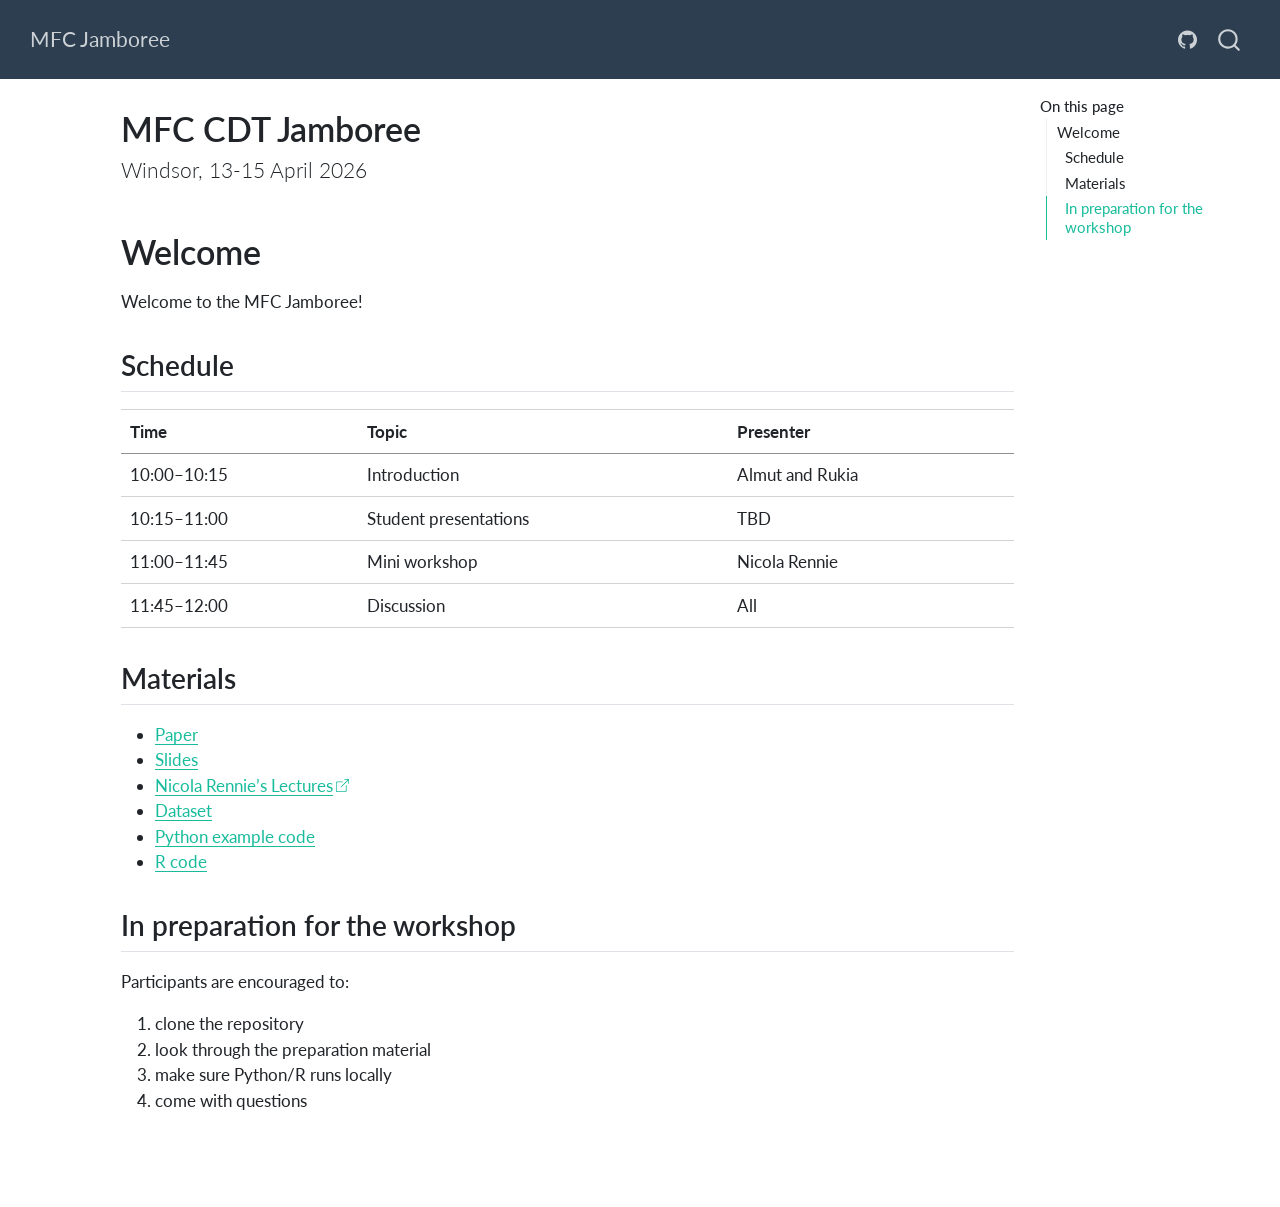
==== docs/index.html @ 365f1bf4 "update website" ====
<!DOCTYPE html>
<html xmlns="http://www.w3.org/1999/xhtml" lang="en" xml:lang="en"><head>

<meta charset="utf-8">
<meta name="generator" content="quarto-1.7.32">

<meta name="viewport" content="width=device-width, initial-scale=1.0, user-scalable=yes">


<title>MFC CDT Jamboree – MFC Jamboree</title>
<style>
code{white-space: pre-wrap;}
span.smallcaps{font-variant: small-caps;}
div.columns{display: flex; gap: min(4vw, 1.5em);}
div.column{flex: auto; overflow-x: auto;}
div.hanging-indent{margin-left: 1.5em; text-indent: -1.5em;}
ul.task-list{list-style: none;}
ul.task-list li input[type="checkbox"] {
  width: 0.8em;
  margin: 0 0.8em 0.2em -1em; /* quarto-specific, see https://github.com/quarto-dev/quarto-cli/issues/4556 */ 
  vertical-align: middle;
}
</style>


<script src="site_libs/quarto-nav/quarto-nav.js"></script>
<script src="site_libs/quarto-nav/headroom.min.js"></script>
<script src="site_libs/clipboard/clipboard.min.js"></script>
<script src="site_libs/quarto-search/autocomplete.umd.js"></script>
<script src="site_libs/quarto-search/fuse.min.js"></script>
<script src="site_libs/quarto-search/quarto-search.js"></script>
<meta name="quarto:offset" content="./">
<script src="site_libs/quarto-html/quarto.js" type="module"></script>
<script src="site_libs/quarto-html/tabsets/tabsets.js" type="module"></script>
<script src="site_libs/quarto-html/popper.min.js"></script>
<script src="site_libs/quarto-html/tippy.umd.min.js"></script>
<script src="site_libs/quarto-html/anchor.min.js"></script>
<link href="site_libs/quarto-html/tippy.css" rel="stylesheet">
<link href="site_libs/quarto-html/quarto-syntax-highlighting-234273d1456647dabc34a594ac50e507.css" rel="stylesheet" id="quarto-text-highlighting-styles">
<script src="site_libs/bootstrap/bootstrap.min.js"></script>
<link href="site_libs/bootstrap/bootstrap-icons.css" rel="stylesheet">
<link href="site_libs/bootstrap/bootstrap-f9c71704b828225d8dbca6d4b20b7ea4.min.css" rel="stylesheet" append-hash="true" id="quarto-bootstrap" data-mode="light">
<script id="quarto-search-options" type="application/json">{
  "location": "navbar",
  "copy-button": false,
  "collapse-after": 3,
  "panel-placement": "end",
  "type": "overlay",
  "limit": 50,
  "keyboard-shortcut": [
    "f",
    "/",
    "s"
  ],
  "show-item-context": false,
  "language": {
    "search-no-results-text": "No results",
    "search-matching-documents-text": "matching documents",
    "search-copy-link-title": "Copy link to search",
    "search-hide-matches-text": "Hide additional matches",
    "search-more-match-text": "more match in this document",
    "search-more-matches-text": "more matches in this document",
    "search-clear-button-title": "Clear",
    "search-text-placeholder": "",
    "search-detached-cancel-button-title": "Cancel",
    "search-submit-button-title": "Submit",
    "search-label": "Search"
  }
}</script>
<style>html{ scroll-behavior: smooth; }</style>


</head>

<body class="nav-fixed quarto-light">

<div id="quarto-search-results"></div>
  <header id="quarto-header" class="headroom fixed-top">
    <nav class="navbar navbar-expand-lg " data-bs-theme="dark">
      <div class="navbar-container container-fluid">
      <div class="navbar-brand-container mx-auto">
    <a class="navbar-brand" href="./index.html">
    <span class="navbar-title">MFC Jamboree</span>
    </a>
  </div>
            <div id="quarto-search" class="" title="Search"></div>
          <button class="navbar-toggler" type="button" data-bs-toggle="collapse" data-bs-target="#navbarCollapse" aria-controls="navbarCollapse" role="menu" aria-expanded="false" aria-label="Toggle navigation" onclick="if (window.quartoToggleHeadroom) { window.quartoToggleHeadroom(); }">
  <span class="navbar-toggler-icon"></span>
</button>
          <div class="collapse navbar-collapse" id="navbarCollapse">
            <ul class="navbar-nav navbar-nav-scroll ms-auto">
  <li class="nav-item compact">
    <a class="nav-link" href="https://github.com/YOUR-USERNAME/YOUR-REPO"> <i class="bi bi-github" role="img">
</i> 
<span class="menu-text"></span></a>
  </li>  
</ul>
          </div> <!-- /navcollapse -->
            <div class="quarto-navbar-tools">
</div>
      </div> <!-- /container-fluid -->
    </nav>
</header>
<!-- content -->
<div id="quarto-content" class="quarto-container page-columns page-rows-contents page-layout-article page-navbar">
<!-- sidebar -->
<!-- margin-sidebar -->
    <div id="quarto-margin-sidebar" class="sidebar margin-sidebar">
        <nav id="TOC" role="doc-toc" class="toc-active">
    <h2 id="toc-title">On this page</h2>
   
  <ul class="collapse">
  <li><a href="#welcome" id="toc-welcome" class="nav-link active" data-scroll-target="#welcome">Welcome</a>
  <ul class="collapse">
  <li><a href="#schedule" id="toc-schedule" class="nav-link" data-scroll-target="#schedule">Schedule</a></li>
  <li><a href="#materials" id="toc-materials" class="nav-link" data-scroll-target="#materials">Materials</a></li>
  <li><a href="#in-preparation-for-the-workshop" id="toc-in-preparation-for-the-workshop" class="nav-link" data-scroll-target="#in-preparation-for-the-workshop">In preparation for the workshop</a></li>
  </ul></li>
  </ul>
</nav>
    </div>
<!-- main -->
<main class="content" id="quarto-document-content">

<header id="title-block-header" class="quarto-title-block default">
<div class="quarto-title">
<h1 class="title">MFC CDT Jamboree</h1>
<p class="subtitle lead">Windsor, 13-15 April 2026</p>
</div>



<div class="quarto-title-meta">

    
  
    
  </div>
  


</header>


<section id="welcome" class="level1">
<h1>Welcome</h1>
<p>Welcome to the MFC Jamboree! <!-- https://crsl4.github.io/julia-workshop/ --> <!-- https://github.com/crsl4/julia-workshop/blob/main/_quarto.yml --></p>
<section id="schedule" class="level2">
<h2 class="anchored" data-anchor-id="schedule">Schedule</h2>
<table class="caption-top table">
<thead>
<tr class="header">
<th>Time</th>
<th>Topic</th>
<th>Presenter</th>
</tr>
</thead>
<tbody>
<tr class="odd">
<td>10:00–10:15</td>
<td>Introduction</td>
<td>Almut and Rukia</td>
</tr>
<tr class="even">
<td>10:15–11:00</td>
<td>Student presentations</td>
<td>TBD</td>
</tr>
<tr class="odd">
<td>11:00–11:45</td>
<td>Mini workshop</td>
<td>Nicola Rennie</td>
</tr>
<tr class="even">
<td>11:45–12:00</td>
<td>Discussion</td>
<td>All</td>
</tr>
</tbody>
</table>
</section>
<section id="materials" class="level2">
<h2 class="anchored" data-anchor-id="materials">Materials</h2>
<ul>
<li><a href="materials/sdata2017175.pdf">Paper</a></li>
<li><a href="materials/MFC_CDT_Jamboree_2026.pdf">Slides</a></li>
<li><a href="https://nrennie.rbind.io/MFC-CDT-data-viz/">Nicola Rennie’s Lectures</a></li>
<li><a href="...">Dataset</a></li>
<li><a href="example-code/read-data.py">Python example code</a></li>
<li><a href="example-code/read-data.R">R code</a></li>
</ul>
</section>
<section id="in-preparation-for-the-workshop" class="level2">
<h2 class="anchored" data-anchor-id="in-preparation-for-the-workshop">In preparation for the workshop</h2>
<p>Participants are encouraged to:</p>
<ol type="1">
<li>clone the repository<br>
</li>
<li>look through the preparation material<br>
</li>
<li>make sure Python/R runs locally<br>
</li>
<li>come with questions</li>
</ol>


</section>
</section>

</main> <!-- /main -->
<script id="quarto-html-after-body" type="application/javascript">
  window.document.addEventListener("DOMContentLoaded", function (event) {
    const icon = "";
    const anchorJS = new window.AnchorJS();
    anchorJS.options = {
      placement: 'right',
      icon: icon
    };
    anchorJS.add('.anchored');
    const isCodeAnnotation = (el) => {
      for (const clz of el.classList) {
        if (clz.startsWith('code-annotation-')) {                     
          return true;
        }
      }
      return false;
    }
    const onCopySuccess = function(e) {
      // button target
      const button = e.trigger;
      // don't keep focus
      button.blur();
      // flash "checked"
      button.classList.add('code-copy-button-checked');
      var currentTitle = button.getAttribute("title");
      button.setAttribute("title", "Copied!");
      let tooltip;
      if (window.bootstrap) {
        button.setAttribute("data-bs-toggle", "tooltip");
        button.setAttribute("data-bs-placement", "left");
        button.setAttribute("data-bs-title", "Copied!");
        tooltip = new bootstrap.Tooltip(button, 
          { trigger: "manual", 
            customClass: "code-copy-button-tooltip",
            offset: [0, -8]});
        tooltip.show();    
      }
      setTimeout(function() {
        if (tooltip) {
          tooltip.hide();
          button.removeAttribute("data-bs-title");
          button.removeAttribute("data-bs-toggle");
          button.removeAttribute("data-bs-placement");
        }
        button.setAttribute("title", currentTitle);
        button.classList.remove('code-copy-button-checked');
      }, 1000);
      // clear code selection
      e.clearSelection();
    }
    const getTextToCopy = function(trigger) {
        const codeEl = trigger.previousElementSibling.cloneNode(true);
        for (const childEl of codeEl.children) {
          if (isCodeAnnotation(childEl)) {
            childEl.remove();
          }
        }
        return codeEl.innerText;
    }
    const clipboard = new window.ClipboardJS('.code-copy-button:not([data-in-quarto-modal])', {
      text: getTextToCopy
    });
    clipboard.on('success', onCopySuccess);
    if (window.document.getElementById('quarto-embedded-source-code-modal')) {
      const clipboardModal = new window.ClipboardJS('.code-copy-button[data-in-quarto-modal]', {
        text: getTextToCopy,
        container: window.document.getElementById('quarto-embedded-source-code-modal')
      });
      clipboardModal.on('success', onCopySuccess);
    }
      var localhostRegex = new RegExp(/^(?:http|https):\/\/localhost\:?[0-9]*\//);
      var mailtoRegex = new RegExp(/^mailto:/);
        var filterRegex = new RegExp('/' + window.location.host + '/');
      var isInternal = (href) => {
          return filterRegex.test(href) || localhostRegex.test(href) || mailtoRegex.test(href);
      }
      // Inspect non-navigation links and adorn them if external
     var links = window.document.querySelectorAll('a[href]:not(.nav-link):not(.navbar-brand):not(.toc-action):not(.sidebar-link):not(.sidebar-item-toggle):not(.pagination-link):not(.no-external):not([aria-hidden]):not(.dropdown-item):not(.quarto-navigation-tool):not(.about-link)');
      for (var i=0; i<links.length; i++) {
        const link = links[i];
        if (!isInternal(link.href)) {
          // undo the damage that might have been done by quarto-nav.js in the case of
          // links that we want to consider external
          if (link.dataset.originalHref !== undefined) {
            link.href = link.dataset.originalHref;
          }
            // default icon
            link.classList.add("external");
        }
      }
    function tippyHover(el, contentFn, onTriggerFn, onUntriggerFn) {
      const config = {
        allowHTML: true,
        maxWidth: 500,
        delay: 100,
        arrow: false,
        appendTo: function(el) {
            return el.parentElement;
        },
        interactive: true,
        interactiveBorder: 10,
        theme: 'quarto',
        placement: 'bottom-start',
      };
      if (contentFn) {
        config.content = contentFn;
      }
      if (onTriggerFn) {
        config.onTrigger = onTriggerFn;
      }
      if (onUntriggerFn) {
        config.onUntrigger = onUntriggerFn;
      }
      window.tippy(el, config); 
    }
    const noterefs = window.document.querySelectorAll('a[role="doc-noteref"]');
    for (var i=0; i<noterefs.length; i++) {
      const ref = noterefs[i];
      tippyHover(ref, function() {
        // use id or data attribute instead here
        let href = ref.getAttribute('data-footnote-href') || ref.getAttribute('href');
        try { href = new URL(href).hash; } catch {}
        const id = href.replace(/^#\/?/, "");
        const note = window.document.getElementById(id);
        if (note) {
          return note.innerHTML;
        } else {
          return "";
        }
      });
    }
    const xrefs = window.document.querySelectorAll('a.quarto-xref');
    const processXRef = (id, note) => {
      // Strip column container classes
      const stripColumnClz = (el) => {
        el.classList.remove("page-full", "page-columns");
        if (el.children) {
          for (const child of el.children) {
            stripColumnClz(child);
          }
        }
      }
      stripColumnClz(note)
      if (id === null || id.startsWith('sec-')) {
        // Special case sections, only their first couple elements
        const container = document.createElement("div");
        if (note.children && note.children.length > 2) {
          container.appendChild(note.children[0].cloneNode(true));
          for (let i = 1; i < note.children.length; i++) {
            const child = note.children[i];
            if (child.tagName === "P" && child.innerText === "") {
              continue;
            } else {
              container.appendChild(child.cloneNode(true));
              break;
            }
          }
          if (window.Quarto?.typesetMath) {
            window.Quarto.typesetMath(container);
          }
          return container.innerHTML
        } else {
          if (window.Quarto?.typesetMath) {
            window.Quarto.typesetMath(note);
          }
          return note.innerHTML;
        }
      } else {
        // Remove any anchor links if they are present
        const anchorLink = note.querySelector('a.anchorjs-link');
        if (anchorLink) {
          anchorLink.remove();
        }
        if (window.Quarto?.typesetMath) {
          window.Quarto.typesetMath(note);
        }
        if (note.classList.contains("callout")) {
          return note.outerHTML;
        } else {
          return note.innerHTML;
        }
      }
    }
    for (var i=0; i<xrefs.length; i++) {
      const xref = xrefs[i];
      tippyHover(xref, undefined, function(instance) {
        instance.disable();
        let url = xref.getAttribute('href');
        let hash = undefined; 
        if (url.startsWith('#')) {
          hash = url;
        } else {
          try { hash = new URL(url).hash; } catch {}
        }
        if (hash) {
          const id = hash.replace(/^#\/?/, "");
          const note = window.document.getElementById(id);
          if (note !== null) {
            try {
              const html = processXRef(id, note.cloneNode(true));
              instance.setContent(html);
            } finally {
              instance.enable();
              instance.show();
            }
          } else {
            // See if we can fetch this
            fetch(url.split('#')[0])
            .then(res => res.text())
            .then(html => {
              const parser = new DOMParser();
              const htmlDoc = parser.parseFromString(html, "text/html");
              const note = htmlDoc.getElementById(id);
              if (note !== null) {
                const html = processXRef(id, note);
                instance.setContent(html);
              } 
            }).finally(() => {
              instance.enable();
              instance.show();
            });
          }
        } else {
          // See if we can fetch a full url (with no hash to target)
          // This is a special case and we should probably do some content thinning / targeting
          fetch(url)
          .then(res => res.text())
          .then(html => {
            const parser = new DOMParser();
            const htmlDoc = parser.parseFromString(html, "text/html");
            const note = htmlDoc.querySelector('main.content');
            if (note !== null) {
              // This should only happen for chapter cross references
              // (since there is no id in the URL)
              // remove the first header
              if (note.children.length > 0 && note.children[0].tagName === "HEADER") {
                note.children[0].remove();
              }
              const html = processXRef(null, note);
              instance.setContent(html);
            } 
          }).finally(() => {
            instance.enable();
            instance.show();
          });
        }
      }, function(instance) {
      });
    }
        let selectedAnnoteEl;
        const selectorForAnnotation = ( cell, annotation) => {
          let cellAttr = 'data-code-cell="' + cell + '"';
          let lineAttr = 'data-code-annotation="' +  annotation + '"';
          const selector = 'span[' + cellAttr + '][' + lineAttr + ']';
          return selector;
        }
        const selectCodeLines = (annoteEl) => {
          const doc = window.document;
          const targetCell = annoteEl.getAttribute("data-target-cell");
          const targetAnnotation = annoteEl.getAttribute("data-target-annotation");
          const annoteSpan = window.document.querySelector(selectorForAnnotation(targetCell, targetAnnotation));
          const lines = annoteSpan.getAttribute("data-code-lines").split(",");
          const lineIds = lines.map((line) => {
            return targetCell + "-" + line;
          })
          let top = null;
          let height = null;
          let parent = null;
          if (lineIds.length > 0) {
              //compute the position of the single el (top and bottom and make a div)
              const el = window.document.getElementById(lineIds[0]);
              top = el.offsetTop;
              height = el.offsetHeight;
              parent = el.parentElement.parentElement;
            if (lineIds.length > 1) {
              const lastEl = window.document.getElementById(lineIds[lineIds.length - 1]);
              const bottom = lastEl.offsetTop + lastEl.offsetHeight;
              height = bottom - top;
            }
            if (top !== null && height !== null && parent !== null) {
              // cook up a div (if necessary) and position it 
              let div = window.document.getElementById("code-annotation-line-highlight");
              if (div === null) {
                div = window.document.createElement("div");
                div.setAttribute("id", "code-annotation-line-highlight");
                div.style.position = 'absolute';
                parent.appendChild(div);
              }
              div.style.top = top - 2 + "px";
              div.style.height = height + 4 + "px";
              div.style.left = 0;
              let gutterDiv = window.document.getElementById("code-annotation-line-highlight-gutter");
              if (gutterDiv === null) {
                gutterDiv = window.document.createElement("div");
                gutterDiv.setAttribute("id", "code-annotation-line-highlight-gutter");
                gutterDiv.style.position = 'absolute';
                const codeCell = window.document.getElementById(targetCell);
                const gutter = codeCell.querySelector('.code-annotation-gutter');
                gutter.appendChild(gutterDiv);
              }
              gutterDiv.style.top = top - 2 + "px";
              gutterDiv.style.height = height + 4 + "px";
            }
            selectedAnnoteEl = annoteEl;
          }
        };
        const unselectCodeLines = () => {
          const elementsIds = ["code-annotation-line-highlight", "code-annotation-line-highlight-gutter"];
          elementsIds.forEach((elId) => {
            const div = window.document.getElementById(elId);
            if (div) {
              div.remove();
            }
          });
          selectedAnnoteEl = undefined;
        };
          // Handle positioning of the toggle
      window.addEventListener(
        "resize",
        throttle(() => {
          elRect = undefined;
          if (selectedAnnoteEl) {
            selectCodeLines(selectedAnnoteEl);
          }
        }, 10)
      );
      function throttle(fn, ms) {
      let throttle = false;
      let timer;
        return (...args) => {
          if(!throttle) { // first call gets through
              fn.apply(this, args);
              throttle = true;
          } else { // all the others get throttled
              if(timer) clearTimeout(timer); // cancel #2
              timer = setTimeout(() => {
                fn.apply(this, args);
                timer = throttle = false;
              }, ms);
          }
        };
      }
        // Attach click handler to the DT
        const annoteDls = window.document.querySelectorAll('dt[data-target-cell]');
        for (const annoteDlNode of annoteDls) {
          annoteDlNode.addEventListener('click', (event) => {
            const clickedEl = event.target;
            if (clickedEl !== selectedAnnoteEl) {
              unselectCodeLines();
              const activeEl = window.document.querySelector('dt[data-target-cell].code-annotation-active');
              if (activeEl) {
                activeEl.classList.remove('code-annotation-active');
              }
              selectCodeLines(clickedEl);
              clickedEl.classList.add('code-annotation-active');
            } else {
              // Unselect the line
              unselectCodeLines();
              clickedEl.classList.remove('code-annotation-active');
            }
          });
        }
    const findCites = (el) => {
      const parentEl = el.parentElement;
      if (parentEl) {
        const cites = parentEl.dataset.cites;
        if (cites) {
          return {
            el,
            cites: cites.split(' ')
          };
        } else {
          return findCites(el.parentElement)
        }
      } else {
        return undefined;
      }
    };
    var bibliorefs = window.document.querySelectorAll('a[role="doc-biblioref"]');
    for (var i=0; i<bibliorefs.length; i++) {
      const ref = bibliorefs[i];
      const citeInfo = findCites(ref);
      if (citeInfo) {
        tippyHover(citeInfo.el, function() {
          var popup = window.document.createElement('div');
          citeInfo.cites.forEach(function(cite) {
            var citeDiv = window.document.createElement('div');
            citeDiv.classList.add('hanging-indent');
            citeDiv.classList.add('csl-entry');
            var biblioDiv = window.document.getElementById('ref-' + cite);
            if (biblioDiv) {
              citeDiv.innerHTML = biblioDiv.innerHTML;
            }
            popup.appendChild(citeDiv);
          });
          return popup.innerHTML;
        });
      }
    }
  });
  </script>
</div> <!-- /content -->




<script src="site_libs/quarto-html/zenscroll-min.js"></script>
</body></html>
---- docs/site_libs/quarto-html/tippy.css ----
.tippy-box[data-animation=fade][data-state=hidden]{opacity:0}[data-tippy-root]{max-width:calc(100vw - 10px)}.tippy-box{position:relative;background-color:#333;color:#fff;border-radius:4px;font-size:14px;line-height:1.4;white-space:normal;outline:0;transition-property:transform,visibility,opacity}.tippy-box[data-placement^=top]>.tippy-arrow{bottom:0}.tippy-box[data-placement^=top]>.tippy-arrow:before{bottom:-7px;left:0;border-width:8px 8px 0;border-top-color:initial;transform-origin:center top}.tippy-box[data-placement^=bottom]>.tippy-arrow{top:0}.tippy-box[data-placement^=bottom]>.tippy-arrow:before{top:-7px;left:0;border-width:0 8px 8px;border-bottom-color:initial;transform-origin:center bottom}.tippy-box[data-placement^=left]>.tippy-arrow{right:0}.tippy-box[data-placement^=left]>.tippy-arrow:before{border-width:8px 0 8px 8px;border-left-color:initial;right:-7px;transform-origin:center left}.tippy-box[data-placement^=right]>.tippy-arrow{left:0}.tippy-box[data-placement^=right]>.tippy-arrow:before{left:-7px;border-width:8px 8px 8px 0;border-right-color:initial;transform-origin:center right}.tippy-box[data-inertia][data-state=visible]{transition-timing-function:cubic-bezier(.54,1.5,.38,1.11)}.tippy-arrow{width:16px;height:16px;color:#333}.tippy-arrow:before{content:"";position:absolute;border-color:transparent;border-style:solid}.tippy-content{position:relative;padding:5px 9px;z-index:1}
---- docs/site_libs/quarto-html/quarto-syntax-highlighting-234273d1456647dabc34a594ac50e507.css ----
/* quarto syntax highlight colors */
:root {
  --quarto-hl-al-color: #ff5555;
  --quarto-hl-an-color: #6a737d;
  --quarto-hl-at-color: #d73a49;
  --quarto-hl-bn-color: #005cc5;
  --quarto-hl-bu-color: #d73a49;
  --quarto-hl-ch-color: #032f62;
  --quarto-hl-co-color: #6a737d;
  --quarto-hl-cv-color: #6a737d;
  --quarto-hl-cn-color: #005cc5;
  --quarto-hl-cf-color: #d73a49;
  --quarto-hl-dt-color: #d73a49;
  --quarto-hl-dv-color: #005cc5;
  --quarto-hl-do-color: #6a737d;
  --quarto-hl-er-color: #ff5555;
  --quarto-hl-ex-color: #d73a49;
  --quarto-hl-fl-color: #005cc5;
  --quarto-hl-fu-color: #6f42c1;
  --quarto-hl-im-color: #032f62;
  --quarto-hl-in-color: #6a737d;
  --quarto-hl-kw-color: #d73a49;
  --quarto-hl-op-color: #24292e;
  --quarto-hl-pp-color: #d73a49;
  --quarto-hl-re-color: #6a737d;
  --quarto-hl-sc-color: #005cc5;
  --quarto-hl-ss-color: #032f62;
  --quarto-hl-st-color: #032f62;
  --quarto-hl-va-color: #e36209;
  --quarto-hl-vs-color: #032f62;
  --quarto-hl-wa-color: #ff5555;
}

/* other quarto variables */
:root {
  --quarto-font-monospace: SFMono-Regular, Menlo, Monaco, Consolas, "Liberation Mono", "Courier New", monospace;
}

/* syntax highlight based on Pandoc's rules */
pre > code.sourceCode > span {
  color: #24292e;
}

code.sourceCode > span {
  color: #24292e;
}

div.sourceCode,
div.sourceCode pre.sourceCode {
  color: #24292e;
}

/* Normal */
code span {
  color: #24292e;
}

/* Alert */
code span.al {
  font-weight: bold;
  color: #ff5555;
}

/* Annotation */
code span.an {
  color: #6a737d;
}

/* Attribute */
code span.at {
  color: #d73a49;
}

/* BaseN */
code span.bn {
  color: #005cc5;
}

/* BuiltIn */
code span.bu {
  color: #d73a49;
}

/* ControlFlow */
code span.cf {
  color: #d73a49;
}

/* Char */
code span.ch {
  color: #032f62;
}

/* Constant */
code span.cn {
  color: #005cc5;
}

/* Comment */
code span.co {
  color: #6a737d;
}

/* CommentVar */
code span.cv {
  color: #6a737d;
}

/* Documentation */
code span.do {
  color: #6a737d;
}

/* DataType */
code span.dt {
  color: #d73a49;
}

/* DecVal */
code span.dv {
  color: #005cc5;
}

/* Error */
code span.er {
  color: #ff5555;
  text-decoration: underline;
}

/* Extension */
code span.ex {
  font-weight: bold;
  color: #d73a49;
}

/* Float */
code span.fl {
  color: #005cc5;
}

/* Function */
code span.fu {
  color: #6f42c1;
}

/* Import */
code span.im {
  color: #032f62;
}

/* Information */
code span.in {
  color: #6a737d;
}

/* Keyword */
code span.kw {
  color: #d73a49;
}

/* Operator */
code span.op {
  color: #24292e;
}

/* Preprocessor */
code span.pp {
  color: #d73a49;
}

/* RegionMarker */
code span.re {
  color: #6a737d;
}

/* SpecialChar */
code span.sc {
  color: #005cc5;
}

/* SpecialString */
code span.ss {
  color: #032f62;
}

/* String */
code span.st {
  color: #032f62;
}

/* Variable */
code span.va {
  color: #e36209;
}

/* VerbatimString */
code span.vs {
  color: #032f62;
}

/* Warning */
code span.wa {
  color: #ff5555;
}

.prevent-inlining {
  content: "</";
}

/*# sourceMappingURL=c56d45e8171e82081af6d43de8e882ad.css.map */
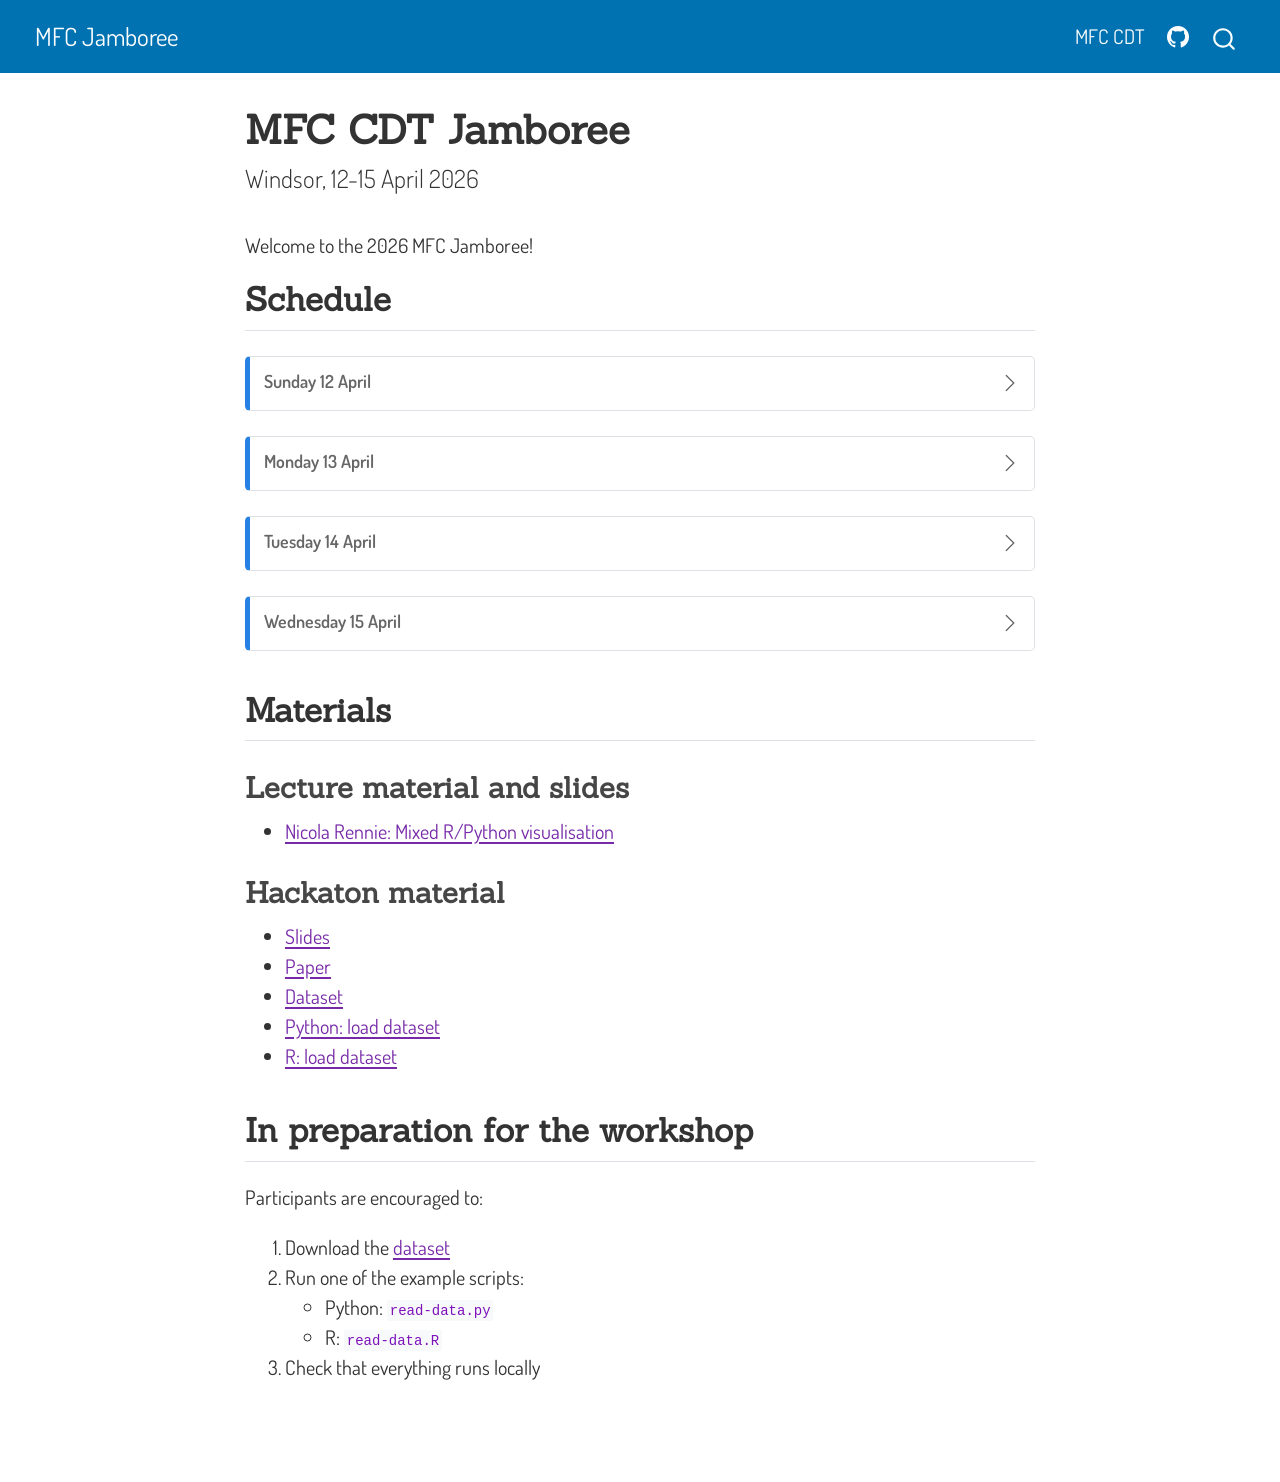
==== commit da314780: "updates" ====
--- a/docs/index.html
+++ b/docs/index.html
@@ -36,10 +36,10 @@
 <script src="site_libs/quarto-html/tippy.umd.min.js"></script>
 <script src="site_libs/quarto-html/anchor.min.js"></script>
 <link href="site_libs/quarto-html/tippy.css" rel="stylesheet">
-<link href="site_libs/quarto-html/quarto-syntax-highlighting-234273d1456647dabc34a594ac50e507.css" rel="stylesheet" id="quarto-text-highlighting-styles">
+<link href="site_libs/quarto-html/quarto-syntax-highlighting-37eea08aefeeee20ff55810ff984fec1.css" rel="stylesheet" id="quarto-text-highlighting-styles">
 <script src="site_libs/bootstrap/bootstrap.min.js"></script>
 <link href="site_libs/bootstrap/bootstrap-icons.css" rel="stylesheet">
-<link href="site_libs/bootstrap/bootstrap-f9c71704b828225d8dbca6d4b20b7ea4.min.css" rel="stylesheet" append-hash="true" id="quarto-bootstrap" data-mode="light">
+<link href="site_libs/bootstrap/bootstrap-df42b48b5ac13e8aa343dbca06f1cad4.min.css" rel="stylesheet" append-hash="true" id="quarto-bootstrap" data-mode="light">
 <script id="quarto-search-options" type="application/json">{
   "location": "navbar",
   "copy-button": false,
@@ -67,12 +67,11 @@
     "search-label": "Search"
   }
 }</script>
-<style>html{ scroll-behavior: smooth; }</style>
 
 
 </head>
 
-<body class="nav-fixed quarto-light">
+<body class="nav-fixed fullcontent quarto-light">
 
 <div id="quarto-search-results"></div>
   <header id="quarto-header" class="headroom fixed-top">
@@ -89,8 +88,12 @@
 </button>
           <div class="collapse navbar-collapse" id="navbarCollapse">
             <ul class="navbar-nav navbar-nav-scroll ms-auto">
+  <li class="nav-item">
+    <a class="nav-link" href="https://www.mfccdt.ac.uk/"> 
+<span class="menu-text">MFC CDT</span></a>
+  </li>  
   <li class="nav-item compact">
-    <a class="nav-link" href="https://github.com/YOUR-USERNAME/YOUR-REPO"> <i class="bi bi-github" role="img">
+    <a class="nav-link" href="https://github.com/mfc-cdt/mfc-jamboree-2026"> <i class="bi bi-github" role="img">
 </i> 
 <span class="menu-text"></span></a>
   </li>  
@@ -105,27 +108,14 @@
 <div id="quarto-content" class="quarto-container page-columns page-rows-contents page-layout-article page-navbar">
 <!-- sidebar -->
 <!-- margin-sidebar -->
-    <div id="quarto-margin-sidebar" class="sidebar margin-sidebar">
-        <nav id="TOC" role="doc-toc" class="toc-active">
-    <h2 id="toc-title">On this page</h2>
-   
-  <ul class="collapse">
-  <li><a href="#welcome" id="toc-welcome" class="nav-link active" data-scroll-target="#welcome">Welcome</a>
-  <ul class="collapse">
-  <li><a href="#schedule" id="toc-schedule" class="nav-link" data-scroll-target="#schedule">Schedule</a></li>
-  <li><a href="#materials" id="toc-materials" class="nav-link" data-scroll-target="#materials">Materials</a></li>
-  <li><a href="#in-preparation-for-the-workshop" id="toc-in-preparation-for-the-workshop" class="nav-link" data-scroll-target="#in-preparation-for-the-workshop">In preparation for the workshop</a></li>
-  </ul></li>
-  </ul>
-</nav>
-    </div>
+    
 <!-- main -->
 <main class="content" id="quarto-document-content">
 
 <header id="title-block-header" class="quarto-title-block default">
 <div class="quarto-title">
 <h1 class="title">MFC CDT Jamboree</h1>
-<p class="subtitle lead">Windsor, 13-15 April 2026</p>
+<p class="subtitle lead">Windsor, 12-15 April 2026</p>
 </div>
 
 
@@ -142,69 +132,316 @@
 </header>
 
 
-<section id="welcome" class="level1">
-<h1>Welcome</h1>
-<p>Welcome to the MFC Jamboree! <!-- https://crsl4.github.io/julia-workshop/ --> <!-- https://github.com/crsl4/julia-workshop/blob/main/_quarto.yml --></p>
+<p>Welcome to the 2026 MFC Jamboree!</p>
 <section id="schedule" class="level2">
 <h2 class="anchored" data-anchor-id="schedule">Schedule</h2>
+<div class="callout callout-style-simple callout-note no-icon callout-titled">
+<div class="callout-header d-flex align-content-center" data-bs-toggle="collapse" data-bs-target=".callout-1-contents" aria-controls="callout-1" aria-expanded="false" aria-label="Toggle callout">
+<div class="callout-icon-container">
+<i class="callout-icon no-icon"></i>
+</div>
+<div class="callout-title-container flex-fill">
+Sunday 12 April
+</div>
+<div class="callout-btn-toggle d-inline-block border-0 py-1 ps-1 pe-0 float-end"><i class="callout-toggle"></i></div>
+</div>
+<div id="callout-1" class="callout-1-contents callout-collapse collapse">
+<div class="callout-body-container callout-body">
 <table class="caption-top table">
 <thead>
 <tr class="header">
 <th>Time</th>
 <th>Topic</th>
-<th>Presenter</th>
 </tr>
 </thead>
 <tbody>
 <tr class="odd">
-<td>10:00–10:15</td>
-<td>Introduction</td>
-<td>Almut and Rukia</td>
-</tr>
-<tr class="even">
-<td>10:15–11:00</td>
-<td>Student presentations</td>
-<td>TBD</td>
-</tr>
-<tr class="odd">
-<td>11:00–11:45</td>
-<td>Mini workshop</td>
-<td>Nicola Rennie</td>
-</tr>
-<tr class="even">
-<td>11:45–12:00</td>
-<td>Discussion</td>
-<td>All</td>
+<td>16:45–18:00</td>
+<td>Arrival</td>
+</tr>
+<tr class="even">
+<td>18:00–19:00</td>
+<td>Welcome talk</td>
+</tr>
+<tr class="odd">
+<td>19:15–21:00</td>
+<td>Dinner</td>
 </tr>
 </tbody>
 </table>
+</div>
+</div>
+</div>
+<div class="callout callout-style-simple callout-note no-icon callout-titled">
+<div class="callout-header d-flex align-content-center" data-bs-toggle="collapse" data-bs-target=".callout-2-contents" aria-controls="callout-2" aria-expanded="false" aria-label="Toggle callout">
+<div class="callout-icon-container">
+<i class="callout-icon no-icon"></i>
+</div>
+<div class="callout-title-container flex-fill">
+Monday 13 April
+</div>
+<div class="callout-btn-toggle d-inline-block border-0 py-1 ps-1 pe-0 float-end"><i class="callout-toggle"></i></div>
+</div>
+<div id="callout-2" class="callout-2-contents callout-collapse collapse">
+<div class="callout-body-container callout-body">
+<table class="caption-top table">
+<colgroup>
+<col style="width: 24%">
+<col style="width: 39%">
+<col style="width: 36%">
+</colgroup>
+<thead>
+<tr class="header">
+<th>Time</th>
+<th>Topic</th>
+<th>Instructor/Presenter</th>
+</tr>
+</thead>
+<tbody>
+<tr class="odd">
+<td>08:00–09:00</td>
+<td><em>Breakfast</em></td>
+<td></td>
+</tr>
+<tr class="even">
+<td>09:00–10:30</td>
+<td>Introduction to the Hackathon &amp; group allocations</td>
+<td>Nicola Gnecco, Rukia Nuermaimaiti, Almut Veraart</td>
+</tr>
+<tr class="odd">
+<td>10:30–11:00</td>
+<td><em>Tea + Coffee with Biscuits</em></td>
+<td></td>
+</tr>
+<tr class="even">
+<td>11:00–13:00</td>
+<td>Mixed R/Python visualisation – Part 1</td>
+<td>Nicola Rennie</td>
+</tr>
+<tr class="odd">
+<td>13:00–14:00</td>
+<td><em>Lunch</em></td>
+<td></td>
+</tr>
+<tr class="even">
+<td>14:00–15:00</td>
+<td>Mixed R/Python visualisation – Part 2</td>
+<td>Nicola Rennie</td>
+</tr>
+<tr class="odd">
+<td>15:00–15:30</td>
+<td>Hackathon: Group work</td>
+<td></td>
+</tr>
+<tr class="even">
+<td>15:30–16:00</td>
+<td><em>Tea + Coffee with Cake</em></td>
+<td></td>
+</tr>
+<tr class="odd">
+<td>16:00–17:00</td>
+<td>Hackathon: Group work</td>
+<td></td>
+</tr>
+<tr class="even">
+<td>17:15–18:15</td>
+<td>Talk</td>
+<td>Alberto Garabato</td>
+</tr>
+<tr class="odd">
+<td>19:15–21:00</td>
+<td><em>Dinner</em></td>
+<td></td>
+</tr>
+</tbody>
+</table>
+</div>
+</div>
+</div>
+<div class="callout callout-style-simple callout-note no-icon callout-titled">
+<div class="callout-header d-flex align-content-center" data-bs-toggle="collapse" data-bs-target=".callout-3-contents" aria-controls="callout-3" aria-expanded="false" aria-label="Toggle callout">
+<div class="callout-icon-container">
+<i class="callout-icon no-icon"></i>
+</div>
+<div class="callout-title-container flex-fill">
+Tuesday 14 April
+</div>
+<div class="callout-btn-toggle d-inline-block border-0 py-1 ps-1 pe-0 float-end"><i class="callout-toggle"></i></div>
+</div>
+<div id="callout-3" class="callout-3-contents callout-collapse collapse">
+<div class="callout-body-container callout-body">
+<table class="caption-top table">
+<colgroup>
+<col style="width: 38%">
+<col style="width: 61%">
+</colgroup>
+<thead>
+<tr class="header">
+<th>Time</th>
+<th>Topic</th>
+</tr>
+</thead>
+<tbody>
+<tr class="odd">
+<td>08:00–09:00</td>
+<td><em>Breakfast</em></td>
+</tr>
+<tr class="even">
+<td>09:00–10:30</td>
+<td>Hackathon: Group work</td>
+</tr>
+<tr class="odd">
+<td>10:30–11:00</td>
+<td><em>Tea + Coffee with Biscuits</em></td>
+</tr>
+<tr class="even">
+<td>11:00–13:00</td>
+<td>Hackathon: Group work</td>
+</tr>
+<tr class="odd">
+<td>13:00–14:00</td>
+<td><em>Lunch</em></td>
+</tr>
+<tr class="even">
+<td>14:00–15:30</td>
+<td>Hackathon: Group work (start preparing presentations)</td>
+</tr>
+<tr class="odd">
+<td>15:30–16:00</td>
+<td><em>Tea + Coffee with Cake</em></td>
+</tr>
+<tr class="even">
+<td>16:00–17:30</td>
+<td>3-min presentations by 1st year students</td>
+</tr>
+<tr class="odd">
+<td>17:30–18:15</td>
+<td>Hackathon: Group work (finalise presentations)</td>
+</tr>
+<tr class="even">
+<td>19:15–21:00</td>
+<td><em>Dinner</em></td>
+</tr>
+</tbody>
+</table>
+</div>
+</div>
+</div>
+<div class="callout callout-style-simple callout-note no-icon callout-titled">
+<div class="callout-header d-flex align-content-center" data-bs-toggle="collapse" data-bs-target=".callout-4-contents" aria-controls="callout-4" aria-expanded="false" aria-label="Toggle callout">
+<div class="callout-icon-container">
+<i class="callout-icon no-icon"></i>
+</div>
+<div class="callout-title-container flex-fill">
+Wednesday 15 April
+</div>
+<div class="callout-btn-toggle d-inline-block border-0 py-1 ps-1 pe-0 float-end"><i class="callout-toggle"></i></div>
+</div>
+<div id="callout-4" class="callout-4-contents callout-collapse collapse">
+<div class="callout-body-container callout-body">
+<table class="caption-top table">
+<colgroup>
+<col style="width: 18%">
+<col style="width: 53%">
+<col style="width: 27%">
+</colgroup>
+<thead>
+<tr class="header">
+<th>Time</th>
+<th>Topic</th>
+<th>Presenter</th>
+</tr>
+</thead>
+<tbody>
+<tr class="odd">
+<td>08:00–09:00</td>
+<td><em>Breakfast</em></td>
+<td></td>
+</tr>
+<tr class="even">
+<td>09:00–10:30</td>
+<td>Hackathon: Group presentations (6 × 10 min + discussion)</td>
+<td></td>
+</tr>
+<tr class="odd">
+<td>10:30–11:00</td>
+<td><em>Tea + Coffee with Biscuits</em></td>
+<td></td>
+</tr>
+<tr class="even">
+<td>11:00–11:30</td>
+<td>Prize ceremony</td>
+<td></td>
+</tr>
+<tr class="odd">
+<td>11:30–12:15</td>
+<td>Symposium Talk</td>
+<td>Sarah Dance</td>
+</tr>
+<tr class="even">
+<td>12:15–13:00</td>
+<td>Symposium Talk</td>
+<td>Etienne Roesch</td>
+</tr>
+<tr class="odd">
+<td>13:00–14:00</td>
+<td><em>Lunch</em></td>
+<td></td>
+</tr>
+<tr class="even">
+<td>14:00–14:45</td>
+<td>Symposium Talk</td>
+<td>Nicole Shibley</td>
+</tr>
+<tr class="odd">
+<td>14:45–15:30</td>
+<td>Symposium Talk</td>
+<td>Coralia Cartis</td>
+</tr>
+<tr class="even">
+<td>15:30–16:00</td>
+<td><em>Tea + Coffee with Cake – End of Programme</em></td>
+<td></td>
+</tr>
+</tbody>
+</table>
+</div>
+</div>
+</div>
 </section>
 <section id="materials" class="level2">
 <h2 class="anchored" data-anchor-id="materials">Materials</h2>
+<section id="lecture-material-and-slides" class="level3">
+<h3 class="anchored" data-anchor-id="lecture-material-and-slides">Lecture material and slides</h3>
 <ul>
+<li><a href="https://nrennie.rbind.io/MFC-CDT-data-viz/">Nicola Rennie: Mixed R/Python visualisation</a></li>
+</ul>
+</section>
+<section id="hackaton-material" class="level3">
+<h3 class="anchored" data-anchor-id="hackaton-material">Hackaton material</h3>
+<ul>
+<li><a href="materials/MFC_CDT_Jamboree_2026.pdf">Slides</a></li>
 <li><a href="materials/sdata2017175.pdf">Paper</a></li>
-<li><a href="materials/MFC_CDT_Jamboree_2026.pdf">Slides</a></li>
-<li><a href="https://nrennie.rbind.io/MFC-CDT-data-viz/">Nicola Rennie’s Lectures</a></li>
-<li><a href="...">Dataset</a></li>
-<li><a href="example-code/read-data.py">Python example code</a></li>
-<li><a href="example-code/read-data.R">R code</a></li>
+<li><a href="https://github.com/mfc-cdt/mfc-jamboree-2026/releases/download/v1.0/renewables-dataset.parquet">Dataset</a></li>
+<li><a href="example-code/read-data.py">Python: load dataset</a></li>
+<li><a href="example-code/read-data.R">R: load dataset</a></li>
 </ul>
+</section>
 </section>
 <section id="in-preparation-for-the-workshop" class="level2">
 <h2 class="anchored" data-anchor-id="in-preparation-for-the-workshop">In preparation for the workshop</h2>
 <p>Participants are encouraged to:</p>
 <ol type="1">
-<li>clone the repository<br>
-</li>
-<li>look through the preparation material<br>
-</li>
-<li>make sure Python/R runs locally<br>
-</li>
-<li>come with questions</li>
+<li>Download the <a href="https://github.com/mfc-cdt/mfc-jamboree-2026/releases/download/v1.0/renewables-dataset.parquet">dataset</a></li>
+<li>Run one of the example scripts:
+<ul>
+<li>Python: <code>read-data.py</code></li>
+<li>R: <code>read-data.R</code></li>
+</ul></li>
+<li>Check that everything runs locally</li>
 </ol>
 
 
-</section>
 </section>
 
 </main> <!-- /main -->
@@ -294,8 +531,6 @@
           if (link.dataset.originalHref !== undefined) {
             link.href = link.dataset.originalHref;
           }
-            // default icon
-            link.classList.add("external");
         }
       }
     function tippyHover(el, contentFn, onTriggerFn, onUntriggerFn) {
@@ -614,5 +849,4 @@
 
 
 
-<script src="site_libs/quarto-html/zenscroll-min.js"></script>
 </body></html>
--- a/docs/site_libs/quarto-html/quarto-syntax-highlighting-37eea08aefeeee20ff55810ff984fec1.css
+++ b/docs/site_libs/quarto-html/quarto-syntax-highlighting-37eea08aefeeee20ff55810ff984fec1.css
@@ -0,0 +1,236 @@
+/* quarto syntax highlight colors */
+:root {
+  --quarto-hl-ot-color: #003B4F;
+  --quarto-hl-at-color: #657422;
+  --quarto-hl-ss-color: #20794D;
+  --quarto-hl-an-color: #5E5E5E;
+  --quarto-hl-fu-color: #4758AB;
+  --quarto-hl-st-color: #20794D;
+  --quarto-hl-cf-color: #003B4F;
+  --quarto-hl-op-color: #5E5E5E;
+  --quarto-hl-er-color: #AD0000;
+  --quarto-hl-bn-color: #AD0000;
+  --quarto-hl-al-color: #AD0000;
+  --quarto-hl-va-color: #111111;
+  --quarto-hl-bu-color: inherit;
+  --quarto-hl-ex-color: inherit;
+  --quarto-hl-pp-color: #AD0000;
+  --quarto-hl-in-color: #5E5E5E;
+  --quarto-hl-vs-color: #20794D;
+  --quarto-hl-wa-color: #5E5E5E;
+  --quarto-hl-do-color: #5E5E5E;
+  --quarto-hl-im-color: #00769E;
+  --quarto-hl-ch-color: #20794D;
+  --quarto-hl-dt-color: #AD0000;
+  --quarto-hl-fl-color: #AD0000;
+  --quarto-hl-co-color: #5E5E5E;
+  --quarto-hl-cv-color: #5E5E5E;
+  --quarto-hl-cn-color: #8f5902;
+  --quarto-hl-sc-color: #5E5E5E;
+  --quarto-hl-dv-color: #AD0000;
+  --quarto-hl-kw-color: #003B4F;
+}
+
+/* other quarto variables */
+:root {
+  --quarto-font-monospace: SFMono-Regular, Menlo, Monaco, Consolas, "Liberation Mono", "Courier New", monospace;
+}
+
+/* syntax highlight based on Pandoc's rules */
+pre > code.sourceCode > span {
+  color: #003B4F;
+}
+
+code.sourceCode > span {
+  color: #003B4F;
+}
+
+div.sourceCode,
+div.sourceCode pre.sourceCode {
+  color: #003B4F;
+}
+
+/* Normal */
+code span {
+  color: #003B4F;
+}
+
+/* Alert */
+code span.al {
+  color: #AD0000;
+  font-style: inherit;
+}
+
+/* Annotation */
+code span.an {
+  color: #5E5E5E;
+  font-style: inherit;
+}
+
+/* Attribute */
+code span.at {
+  color: #657422;
+  font-style: inherit;
+}
+
+/* BaseN */
+code span.bn {
+  color: #AD0000;
+  font-style: inherit;
+}
+
+/* BuiltIn */
+code span.bu {
+  font-style: inherit;
+}
+
+/* ControlFlow */
+code span.cf {
+  color: #003B4F;
+  font-weight: bold;
+  font-style: inherit;
+}
+
+/* Char */
+code span.ch {
+  color: #20794D;
+  font-style: inherit;
+}
+
+/* Constant */
+code span.cn {
+  color: #8f5902;
+  font-style: inherit;
+}
+
+/* Comment */
+code span.co {
+  color: #5E5E5E;
+  font-style: inherit;
+}
+
+/* CommentVar */
+code span.cv {
+  color: #5E5E5E;
+  font-style: italic;
+}
+
+/* Documentation */
+code span.do {
+  color: #5E5E5E;
+  font-style: italic;
+}
+
+/* DataType */
+code span.dt {
+  color: #AD0000;
+  font-style: inherit;
+}
+
+/* DecVal */
+code span.dv {
+  color: #AD0000;
+  font-style: inherit;
+}
+
+/* Error */
+code span.er {
+  color: #AD0000;
+  font-style: inherit;
+}
+
+/* Extension */
+code span.ex {
+  font-style: inherit;
+}
+
+/* Float */
+code span.fl {
+  color: #AD0000;
+  font-style: inherit;
+}
+
+/* Function */
+code span.fu {
+  color: #4758AB;
+  font-style: inherit;
+}
+
+/* Import */
+code span.im {
+  color: #00769E;
+  font-style: inherit;
+}
+
+/* Information */
+code span.in {
+  color: #5E5E5E;
+  font-style: inherit;
+}
+
+/* Keyword */
+code span.kw {
+  color: #003B4F;
+  font-weight: bold;
+  font-style: inherit;
+}
+
+/* Operator */
+code span.op {
+  color: #5E5E5E;
+  font-style: inherit;
+}
+
+/* Other */
+code span.ot {
+  color: #003B4F;
+  font-style: inherit;
+}
+
+/* Preprocessor */
+code span.pp {
+  color: #AD0000;
+  font-style: inherit;
+}
+
+/* SpecialChar */
+code span.sc {
+  color: #5E5E5E;
+  font-style: inherit;
+}
+
+/* SpecialString */
+code span.ss {
+  color: #20794D;
+  font-style: inherit;
+}
+
+/* String */
+code span.st {
+  color: #20794D;
+  font-style: inherit;
+}
+
+/* Variable */
+code span.va {
+  color: #111111;
+  font-style: inherit;
+}
+
+/* VerbatimString */
+code span.vs {
+  color: #20794D;
+  font-style: inherit;
+}
+
+/* Warning */
+code span.wa {
+  color: #5E5E5E;
+  font-style: italic;
+}
+
+.prevent-inlining {
+  content: "</";
+}
+
+/*# sourceMappingURL=27d3d809615f7771493d095567f04340.css.map */
